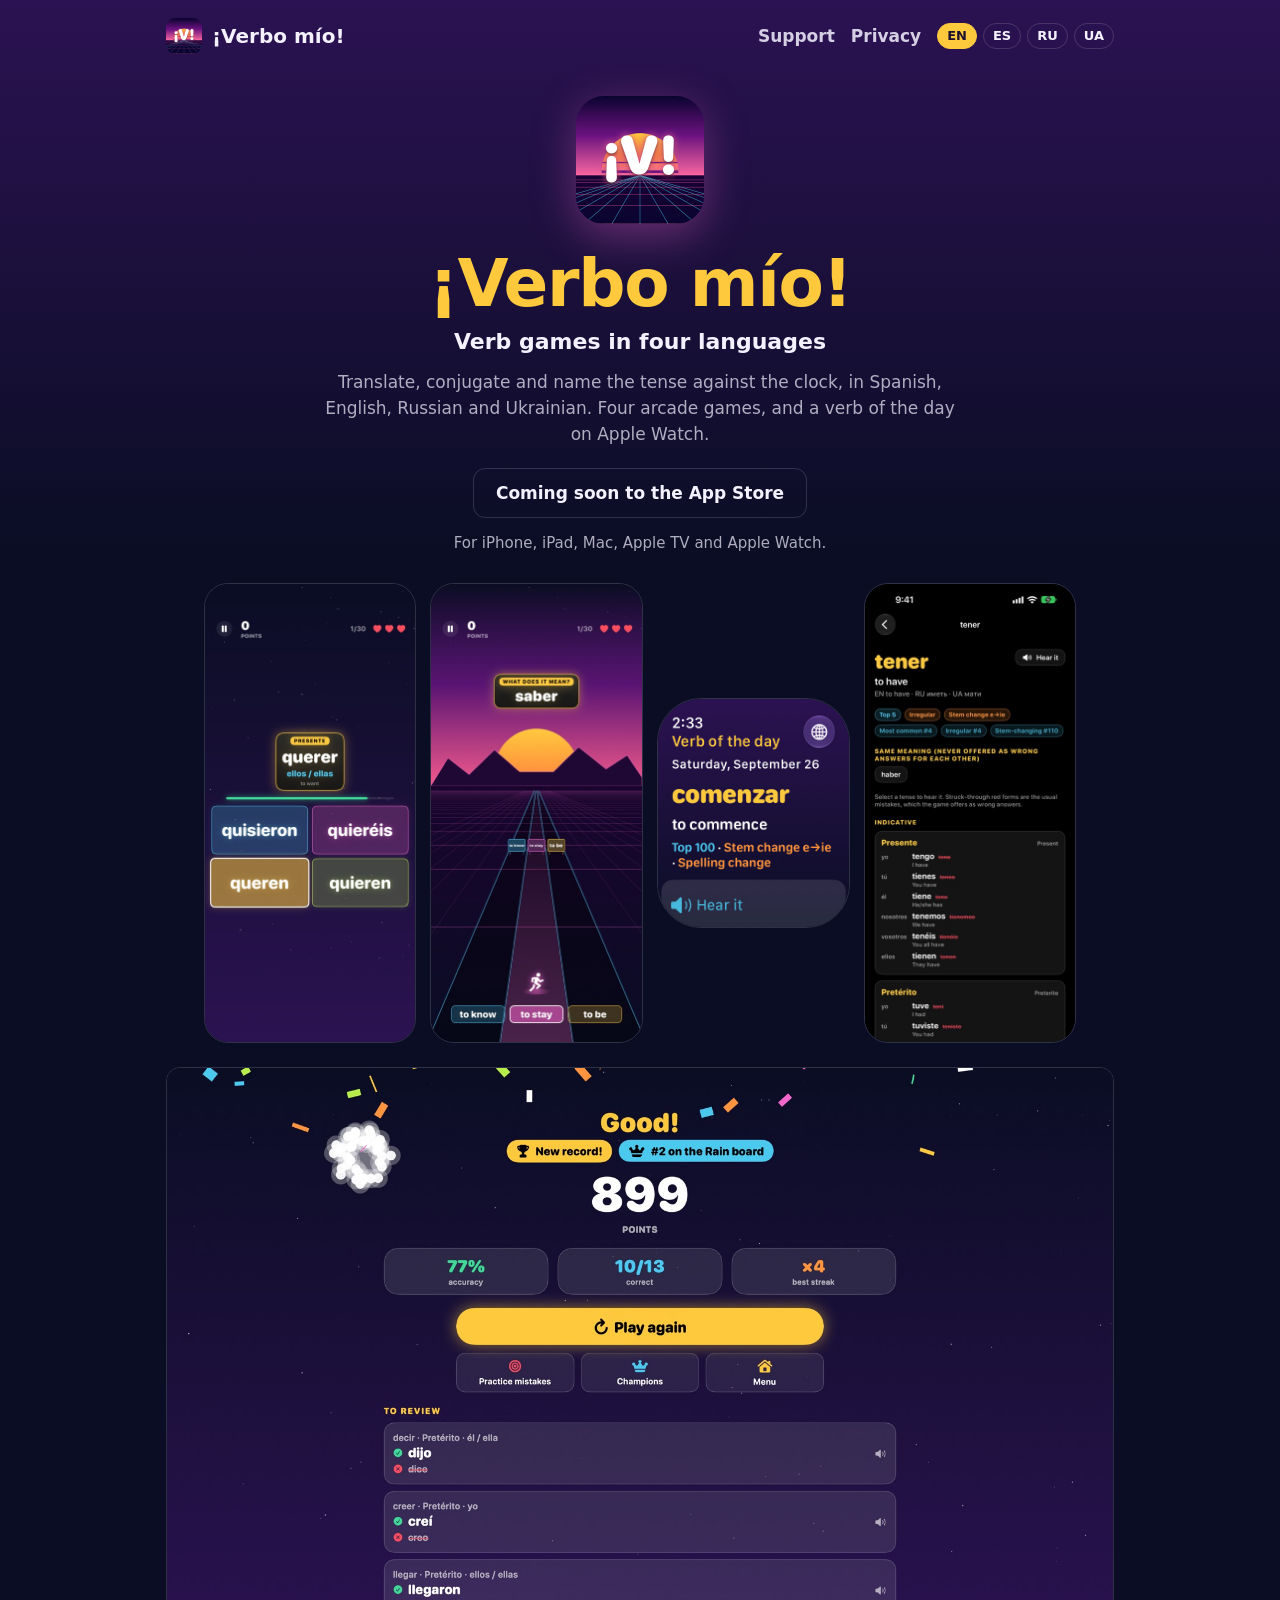
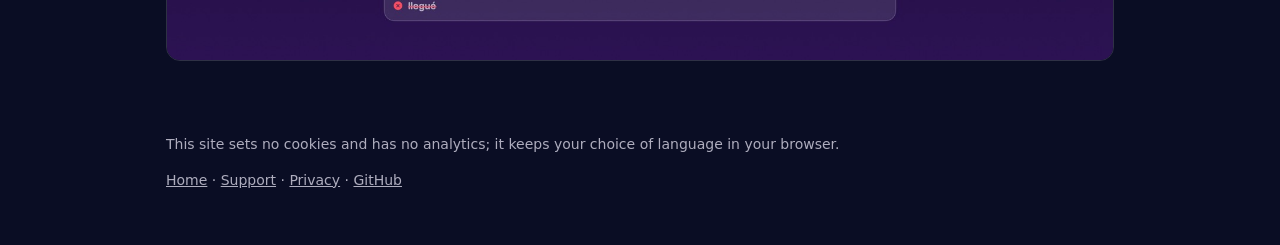
==== index.html @ 612788bc "The web site of ¡Verbo mío!: home, privacy policy and support Generated by tools/site.py in the app'" ====
<!doctype html>
<html lang="en">
<head>
<meta charset="utf-8">
<meta name="viewport" content="width=device-width, initial-scale=1">
<title>¡Verbo mío! — Verb games in four languages</title>
<meta name="description" content="Translate, conjugate and name the tense against the clock, in Spanish, English, Russian and Ukrainian. Four arcade games, and a verb of the day on Apple Watch.">
<meta property="og:title" content="¡Verbo mío! — Verb games in four languages">
<meta property="og:description" content="Translate, conjugate and name the tense against the clock, in Spanish, English, Russian and Ukrainian. Four arcade games, and a verb of the day on Apple Watch.">
<meta property="og:image" content="https://verbomio.app/assets/icon-256.png">
<meta name="theme-color" content="#2b1252">
<link rel="icon" href="assets/icon-64.png">
<link rel="apple-touch-icon" href="assets/icon-180.png">
<link rel="stylesheet" href="assets/site.css">
</head>
<body>
<div class="wrap">
<section class="lang" data-lang="en" lang="en" data-title="¡Verbo mío! — Verb games in four languages">
<header class="site"><a class="brand" href="./"><img src="assets/icon-64.png" alt="">¡Verbo mío!</a><nav><a href="support/">Support</a><a href="privacy/">Privacy</a><span class="chips"><a href="?lang=en" data-lang="en" lang="en">EN</a><a href="?lang=es" data-lang="es" lang="es">ES</a><a href="?lang=ru" data-lang="ru" lang="ru">RU</a><a href="?lang=uk" data-lang="uk" lang="uk">UA</a></span></nav></header>
<div class="hero"><img class="icon" src="assets/icon-256.png" alt=""><h1>¡Verbo mío!</h1><p class="subtitle">Verb games in four languages</p><p class="promo">Translate, conjugate and name the tense against the clock, in Spanish, English, Russian and Ukrainian. Four arcade games, and a verb of the day on Apple Watch.</p><span class="store soon">Coming soon to the App Store</span><p class="platforms">For iPhone, iPad, Mac, Apple TV and Apple Watch.</p></div>
<div class="shots" role="group" aria-label="Screenshots"><img src="assets/shots/en/01-classic.jpg" alt="" loading="lazy"><img src="assets/shots/en/04-road.jpg" alt="" loading="lazy"><img src="assets/shots/en/01-today.jpg" alt="" loading="lazy" class="watch"><img src="assets/shots/en/06-dictionary.jpg" alt="" loading="lazy"></div>
<div class="wide"><img src="assets/shots/en/04-results.jpg" alt="" loading="lazy"></div>
<footer class="site"><p>This site sets no cookies and has no analytics; it keeps your choice of language in your browser.</p><p><a href="./">Home</a> · <a href="support/">Support</a> · <a href="privacy/">Privacy</a> · <a href="https://github.com/kromych/verbomio">GitHub</a></p></footer>
</section>
<section class="lang" data-lang="es" lang="es" data-title="¡Verbo mío! — Conjuga y traduce en 4 idiomas">
<header class="site"><a class="brand" href="./"><img src="assets/icon-64.png" alt="">¡Verbo mío!</a><nav><a href="support/">Soporte</a><a href="privacy/">Privacidad</a><span class="chips"><a href="?lang=en" data-lang="en" lang="en">EN</a><a href="?lang=es" data-lang="es" lang="es">ES</a><a href="?lang=ru" data-lang="ru" lang="ru">RU</a><a href="?lang=uk" data-lang="uk" lang="uk">UA</a></span></nav></header>
<div class="hero"><img class="icon" src="assets/icon-256.png" alt=""><h1>¡Verbo mío!</h1><p class="subtitle">Conjuga y traduce en 4 idiomas</p><p class="promo">Traduce, conjuga e identifica el tiempo contrarreloj en español, inglés, ruso y ucraniano. Cuatro juegos arcade y un verbo del día en el Apple Watch.</p><span class="store soon">Muy pronto en el App Store</span><p class="platforms">Para iPhone, iPad, Mac, Apple TV y Apple Watch.</p></div>
<div class="shots" role="group" aria-label="Capturas de pantalla"><img src="assets/shots/es/01-classic.jpg" alt="" loading="lazy"><img src="assets/shots/es/04-road.jpg" alt="" loading="lazy"><img src="assets/shots/es/01-today.jpg" alt="" loading="lazy" class="watch"><img src="assets/shots/es/06-dictionary.jpg" alt="" loading="lazy"></div>
<div class="wide"><img src="assets/shots/es/04-results.jpg" alt="" loading="lazy"></div>
<footer class="site"><p>Este sitio no usa cookies ni analíticas; guarda en tu navegador el idioma que elijas.</p><p><a href="./">Inicio</a> · <a href="support/">Soporte</a> · <a href="privacy/">Privacidad</a> · <a href="https://github.com/kromych/verbomio">GitHub</a></p></footer>
</section>
<section class="lang" data-lang="ru" lang="ru" data-title="¡Verbo mío! — Спряжение на четырёх языках">
<header class="site"><a class="brand" href="./"><img src="assets/icon-64.png" alt="">¡Verbo mío!</a><nav><a href="support/">Поддержка</a><a href="privacy/">Конфиденциальность</a><span class="chips"><a href="?lang=en" data-lang="en" lang="en">EN</a><a href="?lang=es" data-lang="es" lang="es">ES</a><a href="?lang=ru" data-lang="ru" lang="ru">RU</a><a href="?lang=uk" data-lang="uk" lang="uk">UA</a></span></nav></header>
<div class="hero"><img class="icon" src="assets/icon-256.png" alt=""><h1>¡Verbo mío!</h1><p class="subtitle">Спряжение на четырёх языках</p><p class="promo">Переводите, спрягайте и называйте время на скорость — на испанском, английском, русском и украинском. Четыре аркады и глагол дня на Apple Watch.</p><span class="store soon">Скоро в App Store</span><p class="platforms">Для iPhone, iPad, Mac, Apple TV и Apple Watch.</p></div>
<div class="shots" role="group" aria-label="Снимки экрана"><img src="assets/shots/ru/01-classic.jpg" alt="" loading="lazy"><img src="assets/shots/ru/04-road.jpg" alt="" loading="lazy"><img src="assets/shots/ru/01-today.jpg" alt="" loading="lazy" class="watch"><img src="assets/shots/ru/06-dictionary.jpg" alt="" loading="lazy"></div>
<div class="wide"><img src="assets/shots/ru/04-results.jpg" alt="" loading="lazy"></div>
<footer class="site"><p>Этот сайт не использует файлы cookie и аналитику; выбранный язык хранится в вашем браузере.</p><p><a href="./">Главная</a> · <a href="support/">Поддержка</a> · <a href="privacy/">Конфиденциальность</a> · <a href="https://github.com/kromych/verbomio">GitHub</a></p></footer>
</section>
<section class="lang" data-lang="uk" lang="uk" data-title="¡Verbo mío! — Дієвідмінювання чотирма мовами">
<header class="site"><a class="brand" href="./"><img src="assets/icon-64.png" alt="">¡Verbo mío!</a><nav><a href="support/">Підтримка</a><a href="privacy/">Конфіденційність</a><span class="chips"><a href="?lang=en" data-lang="en" lang="en">EN</a><a href="?lang=es" data-lang="es" lang="es">ES</a><a href="?lang=ru" data-lang="ru" lang="ru">RU</a><a href="?lang=uk" data-lang="uk" lang="uk">UA</a></span></nav></header>
<div class="hero"><img class="icon" src="assets/icon-256.png" alt=""><h1>¡Verbo mío!</h1><p class="subtitle">Дієвідмінювання чотирма мовами</p><p class="promo">Перекладайте, дієвідмінюйте й називайте час на швидкість — іспанською, англійською, російською та українською. Чотири аркади й дієслово дня на Apple Watch.</p><span class="store soon">Незабаром в App Store</span><p class="platforms">Для iPhone, iPad, Mac, Apple TV і Apple Watch.</p></div>
<div class="shots" role="group" aria-label="Знімки екрана"><img src="assets/shots/uk/01-classic.jpg" alt="" loading="lazy"><img src="assets/shots/uk/04-road.jpg" alt="" loading="lazy"><img src="assets/shots/uk/01-today.jpg" alt="" loading="lazy" class="watch"><img src="assets/shots/uk/06-dictionary.jpg" alt="" loading="lazy"></div>
<div class="wide"><img src="assets/shots/uk/04-results.jpg" alt="" loading="lazy"></div>
<footer class="site"><p>Цей сайт не використовує файли cookie та аналітику; вибрана мова зберігається у вашому браузері.</p><p><a href="./">Головна</a> · <a href="support/">Підтримка</a> · <a href="privacy/">Конфіденційність</a> · <a href="https://github.com/kromych/verbomio">GitHub</a></p></footer>
</section>
</div>
<script src="assets/site.js" defer></script>
</body>
</html>
---- assets/site.css ----
/* verbomio.app: the app's night-to-dusk sky and its colors. The app is dark only, and so is the site. */
:root {
  --night: #0a0d24;
  --dusk: #2b1252;
  --sol: #ffc93d;
  --rosa: #f766cc;
  --azul: #4dc9f0;
  --text: #f4f1ff;
  --dim: rgba(244, 241, 255, 0.7);
  --card: rgba(255, 255, 255, 0.07);
  --stroke: rgba(255, 255, 255, 0.15);
  color-scheme: dark;
}

* { box-sizing: border-box; }

html { background: var(--night); }

body {
  margin: 0;
  min-height: 100vh;
  color: var(--text);
  background: linear-gradient(180deg, var(--dusk) 0, var(--night) 560px) no-repeat, var(--night);
  font: 17px/1.55 ui-rounded, "SF Pro Rounded", -apple-system, system-ui, "Segoe UI", Roboto, sans-serif;
  -webkit-text-size-adjust: 100%;
}

a { color: var(--azul); }

.wrap { max-width: 980px; margin: 0 auto; padding: 0 16px; }

header.site { display: flex; align-items: center; gap: 12px 18px; flex-wrap: wrap; padding: 18px 0 6px; }
header.site .brand { display: flex; align-items: center; gap: 10px; color: var(--text); text-decoration: none;
                     font-weight: 800; font-size: 20px; }
header.site .brand img { width: 36px; height: 36px; border-radius: 9px; }
header.site nav { margin-left: auto; display: flex; gap: 8px 16px; align-items: center; flex-wrap: wrap; }
header.site nav > a { color: var(--text); text-decoration: none; font-weight: 600; opacity: 0.85; }
header.site nav > a[aria-current="page"] { opacity: 1; color: var(--sol); }

.chips { display: flex; gap: 6px; }
.chips a { padding: 2px 9px; border-radius: 999px; border: 1px solid var(--stroke); font-size: 13px; font-weight: 800;
           color: var(--text); text-decoration: none; }
.chips a[aria-current="true"] { background: var(--sol); border-color: var(--sol); color: #1b1030; }

.lang[hidden] { display: none; }

.hero { text-align: center; padding: 36px 0 8px; }
.hero .icon { width: 128px; height: 128px; border-radius: 28px; box-shadow: 0 12px 44px rgba(247, 102, 204, 0.35); }
.hero h1 { font-size: clamp(40px, 9vw, 66px); line-height: 1.05; margin: 18px 0 6px; font-weight: 900; color: var(--sol);
           letter-spacing: -0.02em; }
.hero .subtitle { font-size: 22px; font-weight: 700; margin: 0 0 10px; }
.hero .promo { color: var(--dim); max-width: 640px; margin: 0 auto 20px; }
.hero .platforms { color: var(--dim); font-size: 15px; margin: 14px 0 0; }

.store { display: inline-block; padding: 11px 22px; border-radius: 12px; background: var(--text); color: #111;
         font-weight: 800; text-decoration: none; }
.store.soon { background: transparent; color: var(--text); border: 1px solid var(--stroke); }

.shots { display: flex; gap: 14px; overflow-x: auto; padding: 20px 2px 16px; scroll-snap-type: x mandatory;
         justify-content: safe center; }
.shots img { flex: none; height: 460px; width: auto; border-radius: 24px; border: 1px solid var(--stroke);
             scroll-snap-align: center; }
.shots img.watch { height: 230px; align-self: center; border-radius: 44px; }
.wide { margin: 8px 0 24px; }
.wide img { width: 100%; height: auto; border-radius: 14px; border: 1px solid var(--stroke); }

article { background: var(--card); border: 1px solid var(--stroke); border-radius: 18px; padding: 8px 22px 18px;
          margin: 18px 0; }
article h2 { color: var(--sol); font-size: 26px; margin: 16px 0 4px; }
article h3 { font-size: 18px; margin: 22px 0 2px; }
article p { margin: 6px 0; }
.updated { color: var(--dim); }

.button { display: inline-block; padding: 10px 16px; border-radius: 12px; background: var(--sol); color: #1b1030;
          font-weight: 800; text-decoration: none; margin: 6px 8px 6px 0; }
.button.secondary { background: transparent; color: var(--text); border: 1px solid var(--stroke); }
.note { color: var(--dim); font-size: 15px; }

ul.issues { list-style: none; padding: 0; margin: 8px 0 0; }
ul.issues li { padding: 10px 0; border-top: 1px solid var(--stroke); }
ul.issues .label { display: inline-block; font-size: 12px; border-radius: 999px; padding: 0 8px; margin-left: 8px;
                   border: 1px solid var(--stroke); color: var(--dim); }

footer.site { color: var(--dim); font-size: 14px; padding: 28px 0 40px; }
footer.site a { color: var(--dim); }

@media (max-width: 600px) {
  body { font-size: 16px; }
  .shots { justify-content: flex-start; }
  .shots img { height: 380px; }
  .shots img.watch { height: 200px; }
}
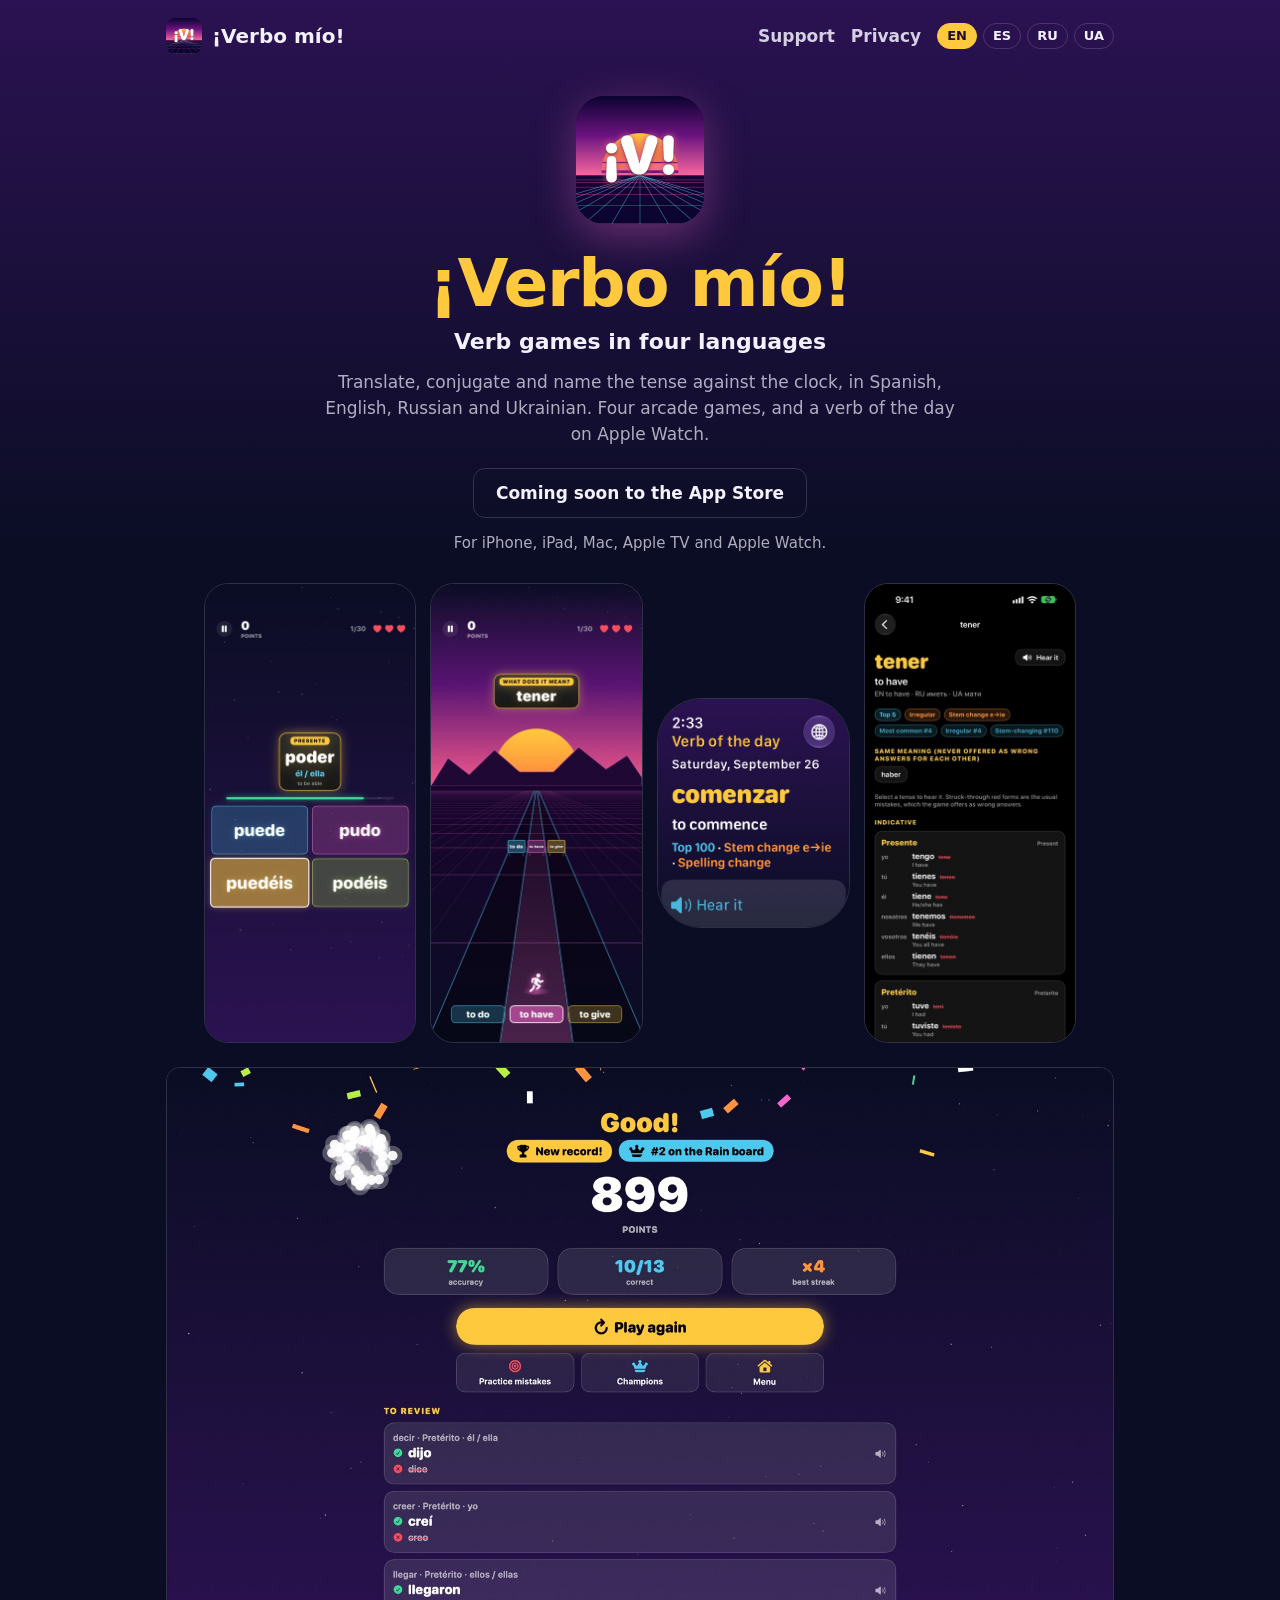
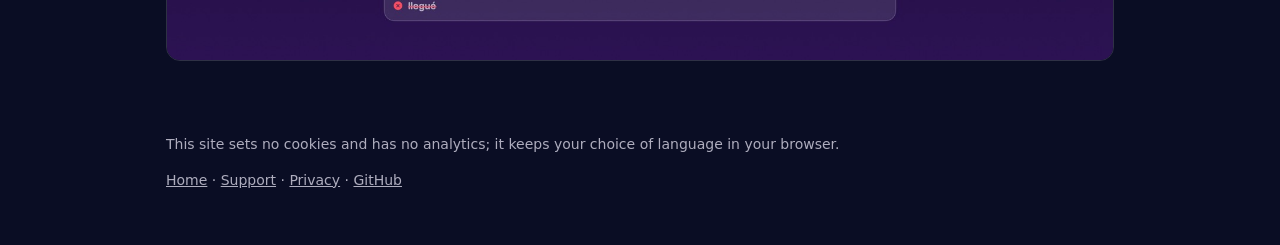
==== commit c42e8aa9: "Give the style sheet and the script versioned URLs GitHub Pages lets browsers keep them for ten minu" ====
--- a/index.html
+++ b/index.html
@@ -11,7 +11,7 @@
 <meta name="theme-color" content="#2b1252">
 <link rel="icon" href="assets/icon-64.png">
 <link rel="apple-touch-icon" href="assets/icon-180.png">
-<link rel="stylesheet" href="assets/site.css">
+<link rel="stylesheet" href="assets/site.css?v=25294abdeb">
 </head>
 <body>
 <div class="wrap">
@@ -44,6 +44,6 @@
 <footer class="site"><p>Цей сайт не використовує файли cookie та аналітику; вибрана мова зберігається у вашому браузері.</p><p><a href="./">Головна</a> · <a href="support/">Підтримка</a> · <a href="privacy/">Конфіденційність</a> · <a href="https://github.com/kromych/verbomio">GitHub</a></p></footer>
 </section>
 </div>
-<script src="assets/site.js" defer></script>
+<script src="assets/site.js?v=1e48384ed5" defer></script>
 </body>
 </html>
--- a/assets/site.css
+++ b/assets/site.css
@@ -43,6 +43,9 @@
 .chips a[aria-current="true"] { background: var(--sol); border-color: var(--sol); color: #1b1030; }
 
 .lang[hidden] { display: none; }
+
+/* An email address: its @ isn't in the page's source (see site.js). */
+.email .at::before { content: "@"; }
 
 .hero { text-align: center; padding: 36px 0 8px; }
 .hero .icon { width: 128px; height: 128px; border-radius: 28px; box-shadow: 0 12px 44px rgba(247, 102, 204, 0.35); }
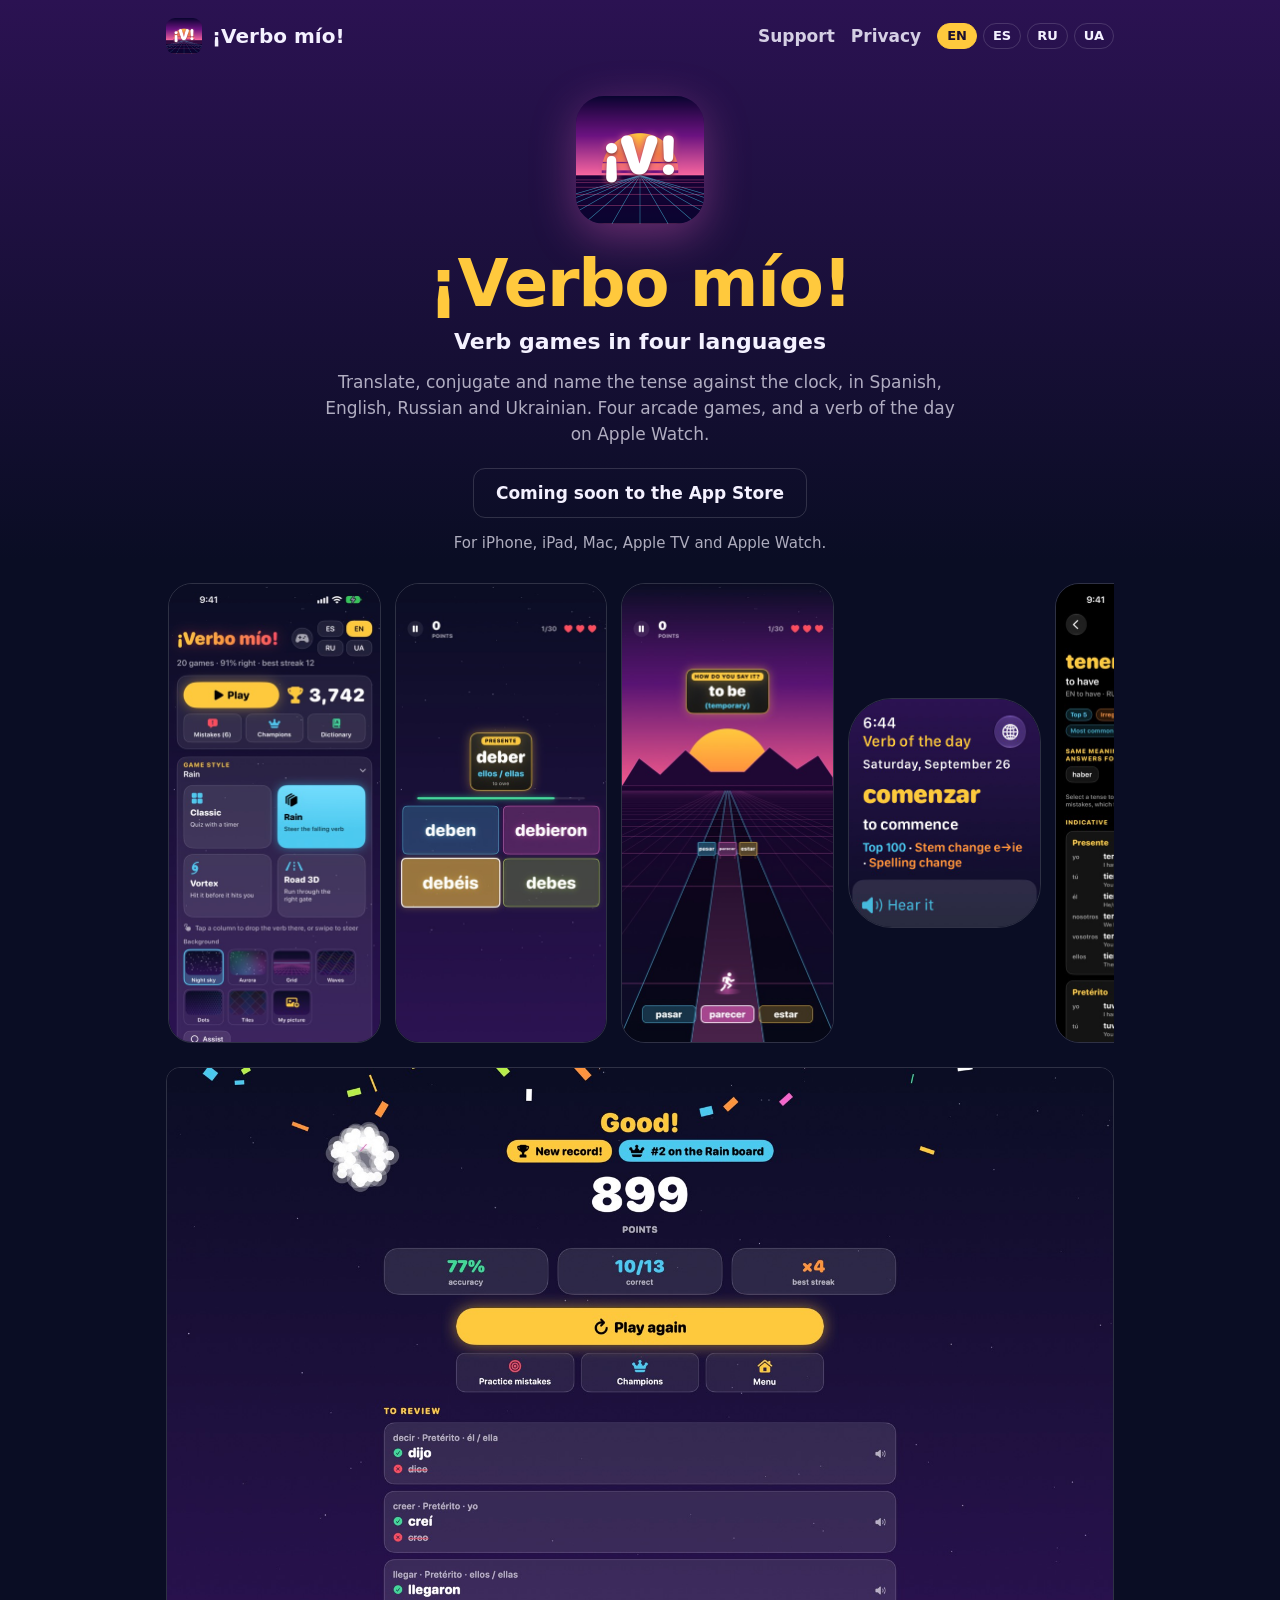
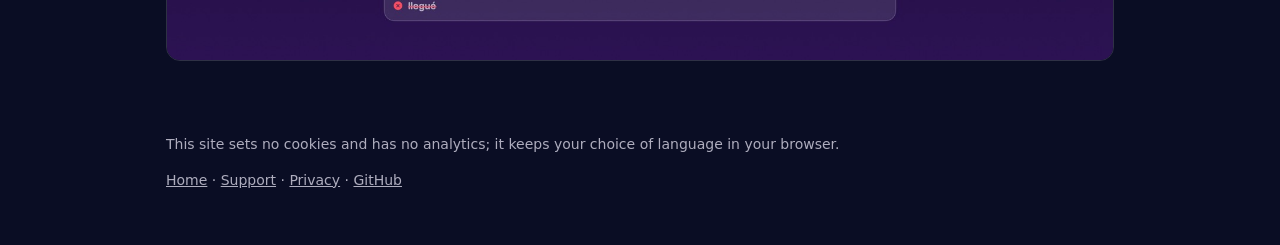
==== commit 1f0e5f96: "Lead the screenshots with the home screen's game styles, and refresh the others" ====
--- a/index.html
+++ b/index.html
@@ -18,28 +18,28 @@
 <section class="lang" data-lang="en" lang="en" data-title="¡Verbo mío! — Verb games in four languages">
 <header class="site"><a class="brand" href="./"><img src="assets/icon-64.png" alt="">¡Verbo mío!</a><nav><a href="support/">Support</a><a href="privacy/">Privacy</a><span class="chips"><a href="?lang=en" data-lang="en" lang="en">EN</a><a href="?lang=es" data-lang="es" lang="es">ES</a><a href="?lang=ru" data-lang="ru" lang="ru">RU</a><a href="?lang=uk" data-lang="uk" lang="uk">UA</a></span></nav></header>
 <div class="hero"><img class="icon" src="assets/icon-256.png" alt=""><h1>¡Verbo mío!</h1><p class="subtitle">Verb games in four languages</p><p class="promo">Translate, conjugate and name the tense against the clock, in Spanish, English, Russian and Ukrainian. Four arcade games, and a verb of the day on Apple Watch.</p><span class="store soon">Coming soon to the App Store</span><p class="platforms">For iPhone, iPad, Mac, Apple TV and Apple Watch.</p></div>
-<div class="shots" role="group" aria-label="Screenshots"><img src="assets/shots/en/01-classic.jpg" alt="" loading="lazy"><img src="assets/shots/en/04-road.jpg" alt="" loading="lazy"><img src="assets/shots/en/01-today.jpg" alt="" loading="lazy" class="watch"><img src="assets/shots/en/06-dictionary.jpg" alt="" loading="lazy"></div>
+<div class="shots" role="group" aria-label="Screenshots"><img src="assets/shots/en/01-home.jpg" alt="" loading="lazy"><img src="assets/shots/en/02-classic.jpg" alt="" loading="lazy"><img src="assets/shots/en/05-road.jpg" alt="" loading="lazy"><img src="assets/shots/en/01-today.jpg" alt="" loading="lazy" class="watch"><img src="assets/shots/en/06-dictionary.jpg" alt="" loading="lazy"></div>
 <div class="wide"><img src="assets/shots/en/04-results.jpg" alt="" loading="lazy"></div>
 <footer class="site"><p>This site sets no cookies and has no analytics; it keeps your choice of language in your browser.</p><p><a href="./">Home</a> · <a href="support/">Support</a> · <a href="privacy/">Privacy</a> · <a href="https://github.com/kromych/verbomio">GitHub</a></p></footer>
 </section>
 <section class="lang" data-lang="es" lang="es" data-title="¡Verbo mío! — Conjuga y traduce en 4 idiomas">
 <header class="site"><a class="brand" href="./"><img src="assets/icon-64.png" alt="">¡Verbo mío!</a><nav><a href="support/">Soporte</a><a href="privacy/">Privacidad</a><span class="chips"><a href="?lang=en" data-lang="en" lang="en">EN</a><a href="?lang=es" data-lang="es" lang="es">ES</a><a href="?lang=ru" data-lang="ru" lang="ru">RU</a><a href="?lang=uk" data-lang="uk" lang="uk">UA</a></span></nav></header>
 <div class="hero"><img class="icon" src="assets/icon-256.png" alt=""><h1>¡Verbo mío!</h1><p class="subtitle">Conjuga y traduce en 4 idiomas</p><p class="promo">Traduce, conjuga e identifica el tiempo contrarreloj en español, inglés, ruso y ucraniano. Cuatro juegos arcade y un verbo del día en el Apple Watch.</p><span class="store soon">Muy pronto en el App Store</span><p class="platforms">Para iPhone, iPad, Mac, Apple TV y Apple Watch.</p></div>
-<div class="shots" role="group" aria-label="Capturas de pantalla"><img src="assets/shots/es/01-classic.jpg" alt="" loading="lazy"><img src="assets/shots/es/04-road.jpg" alt="" loading="lazy"><img src="assets/shots/es/01-today.jpg" alt="" loading="lazy" class="watch"><img src="assets/shots/es/06-dictionary.jpg" alt="" loading="lazy"></div>
+<div class="shots" role="group" aria-label="Capturas de pantalla"><img src="assets/shots/es/01-home.jpg" alt="" loading="lazy"><img src="assets/shots/es/02-classic.jpg" alt="" loading="lazy"><img src="assets/shots/es/05-road.jpg" alt="" loading="lazy"><img src="assets/shots/es/01-today.jpg" alt="" loading="lazy" class="watch"><img src="assets/shots/es/06-dictionary.jpg" alt="" loading="lazy"></div>
 <div class="wide"><img src="assets/shots/es/04-results.jpg" alt="" loading="lazy"></div>
 <footer class="site"><p>Este sitio no usa cookies ni analíticas; guarda en tu navegador el idioma que elijas.</p><p><a href="./">Inicio</a> · <a href="support/">Soporte</a> · <a href="privacy/">Privacidad</a> · <a href="https://github.com/kromych/verbomio">GitHub</a></p></footer>
 </section>
 <section class="lang" data-lang="ru" lang="ru" data-title="¡Verbo mío! — Спряжение на четырёх языках">
 <header class="site"><a class="brand" href="./"><img src="assets/icon-64.png" alt="">¡Verbo mío!</a><nav><a href="support/">Поддержка</a><a href="privacy/">Конфиденциальность</a><span class="chips"><a href="?lang=en" data-lang="en" lang="en">EN</a><a href="?lang=es" data-lang="es" lang="es">ES</a><a href="?lang=ru" data-lang="ru" lang="ru">RU</a><a href="?lang=uk" data-lang="uk" lang="uk">UA</a></span></nav></header>
 <div class="hero"><img class="icon" src="assets/icon-256.png" alt=""><h1>¡Verbo mío!</h1><p class="subtitle">Спряжение на четырёх языках</p><p class="promo">Переводите, спрягайте и называйте время на скорость — на испанском, английском, русском и украинском. Четыре аркады и глагол дня на Apple Watch.</p><span class="store soon">Скоро в App Store</span><p class="platforms">Для iPhone, iPad, Mac, Apple TV и Apple Watch.</p></div>
-<div class="shots" role="group" aria-label="Снимки экрана"><img src="assets/shots/ru/01-classic.jpg" alt="" loading="lazy"><img src="assets/shots/ru/04-road.jpg" alt="" loading="lazy"><img src="assets/shots/ru/01-today.jpg" alt="" loading="lazy" class="watch"><img src="assets/shots/ru/06-dictionary.jpg" alt="" loading="lazy"></div>
+<div class="shots" role="group" aria-label="Снимки экрана"><img src="assets/shots/ru/01-home.jpg" alt="" loading="lazy"><img src="assets/shots/ru/02-classic.jpg" alt="" loading="lazy"><img src="assets/shots/ru/05-road.jpg" alt="" loading="lazy"><img src="assets/shots/ru/01-today.jpg" alt="" loading="lazy" class="watch"><img src="assets/shots/ru/06-dictionary.jpg" alt="" loading="lazy"></div>
 <div class="wide"><img src="assets/shots/ru/04-results.jpg" alt="" loading="lazy"></div>
 <footer class="site"><p>Этот сайт не использует файлы cookie и аналитику; выбранный язык хранится в вашем браузере.</p><p><a href="./">Главная</a> · <a href="support/">Поддержка</a> · <a href="privacy/">Конфиденциальность</a> · <a href="https://github.com/kromych/verbomio">GitHub</a></p></footer>
 </section>
 <section class="lang" data-lang="uk" lang="uk" data-title="¡Verbo mío! — Дієвідмінювання чотирма мовами">
 <header class="site"><a class="brand" href="./"><img src="assets/icon-64.png" alt="">¡Verbo mío!</a><nav><a href="support/">Підтримка</a><a href="privacy/">Конфіденційність</a><span class="chips"><a href="?lang=en" data-lang="en" lang="en">EN</a><a href="?lang=es" data-lang="es" lang="es">ES</a><a href="?lang=ru" data-lang="ru" lang="ru">RU</a><a href="?lang=uk" data-lang="uk" lang="uk">UA</a></span></nav></header>
 <div class="hero"><img class="icon" src="assets/icon-256.png" alt=""><h1>¡Verbo mío!</h1><p class="subtitle">Дієвідмінювання чотирма мовами</p><p class="promo">Перекладайте, дієвідмінюйте й називайте час на швидкість — іспанською, англійською, російською та українською. Чотири аркади й дієслово дня на Apple Watch.</p><span class="store soon">Незабаром в App Store</span><p class="platforms">Для iPhone, iPad, Mac, Apple TV і Apple Watch.</p></div>
-<div class="shots" role="group" aria-label="Знімки екрана"><img src="assets/shots/uk/01-classic.jpg" alt="" loading="lazy"><img src="assets/shots/uk/04-road.jpg" alt="" loading="lazy"><img src="assets/shots/uk/01-today.jpg" alt="" loading="lazy" class="watch"><img src="assets/shots/uk/06-dictionary.jpg" alt="" loading="lazy"></div>
+<div class="shots" role="group" aria-label="Знімки екрана"><img src="assets/shots/uk/01-home.jpg" alt="" loading="lazy"><img src="assets/shots/uk/02-classic.jpg" alt="" loading="lazy"><img src="assets/shots/uk/05-road.jpg" alt="" loading="lazy"><img src="assets/shots/uk/01-today.jpg" alt="" loading="lazy" class="watch"><img src="assets/shots/uk/06-dictionary.jpg" alt="" loading="lazy"></div>
 <div class="wide"><img src="assets/shots/uk/04-results.jpg" alt="" loading="lazy"></div>
 <footer class="site"><p>Цей сайт не використовує файли cookie та аналітику; вибрана мова зберігається у вашому браузері.</p><p><a href="./">Головна</a> · <a href="support/">Підтримка</a> · <a href="privacy/">Конфіденційність</a> · <a href="https://github.com/kromych/verbomio">GitHub</a></p></footer>
 </section>
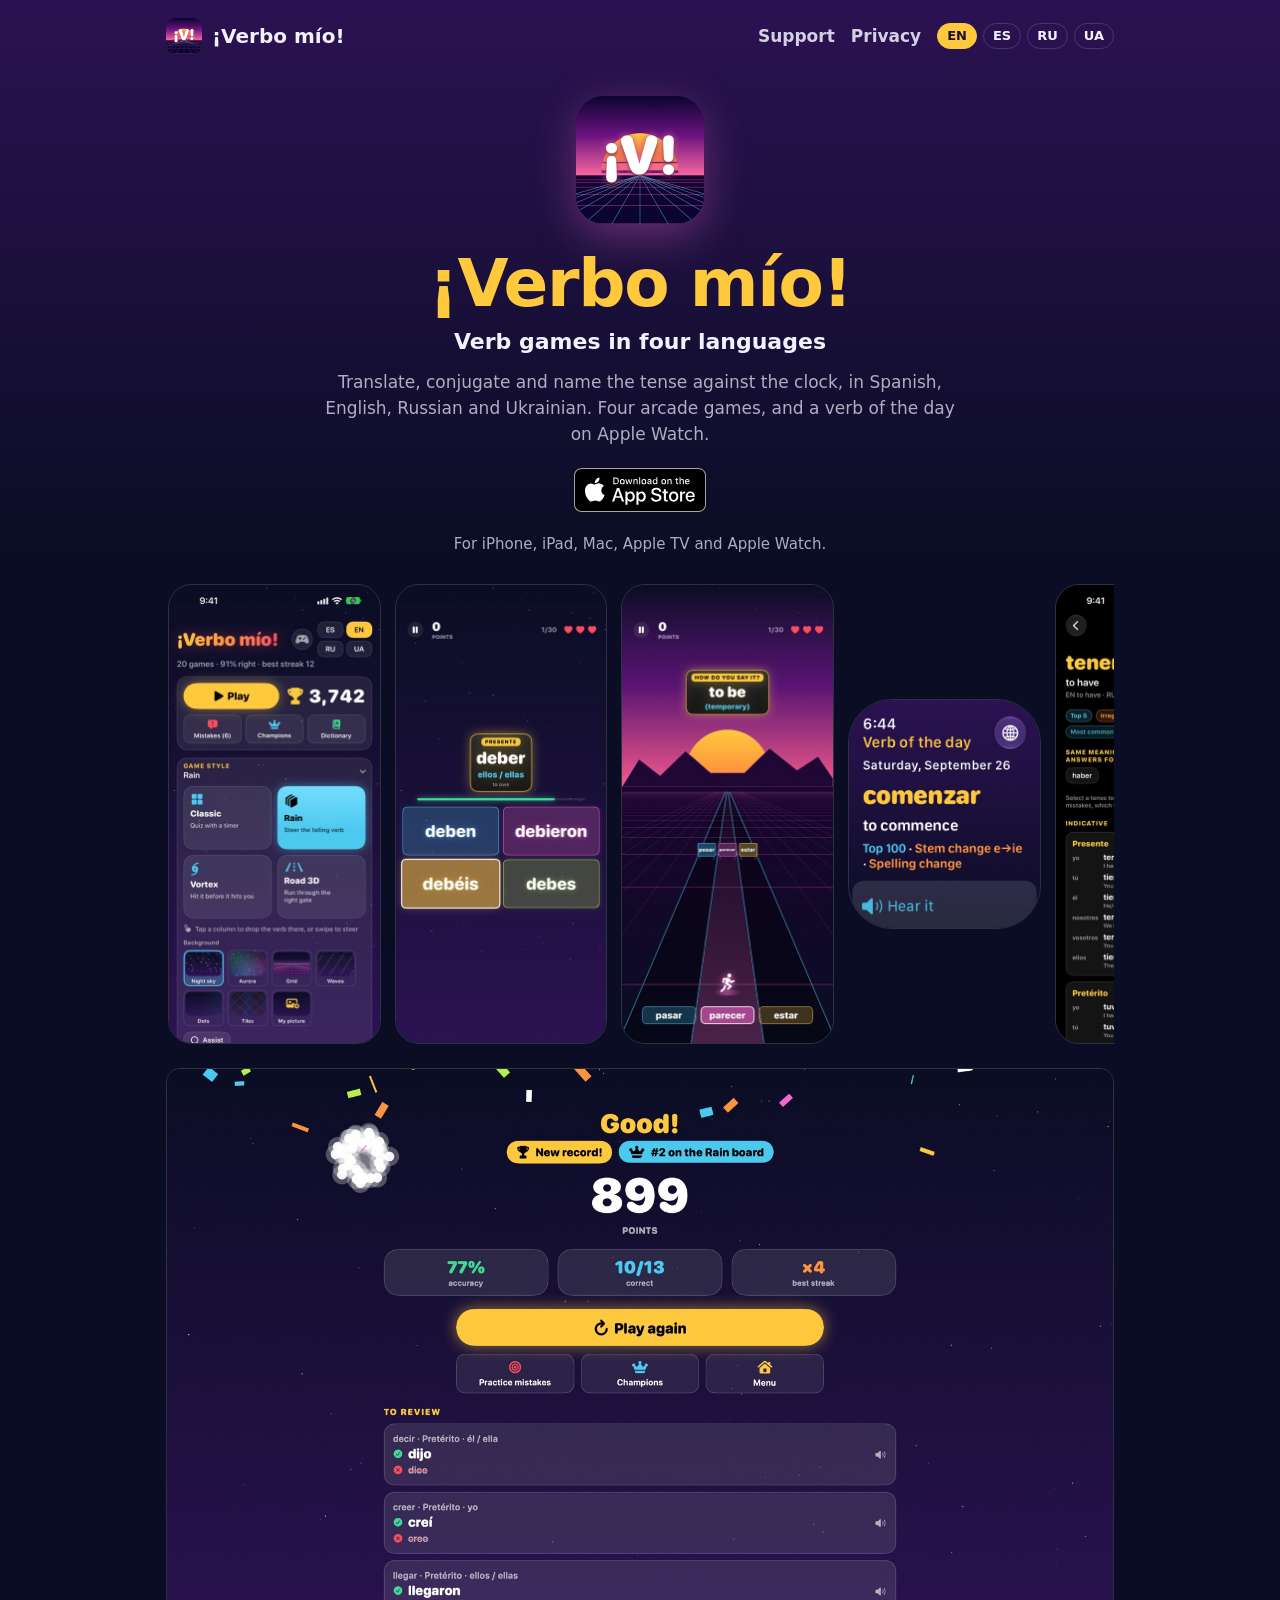
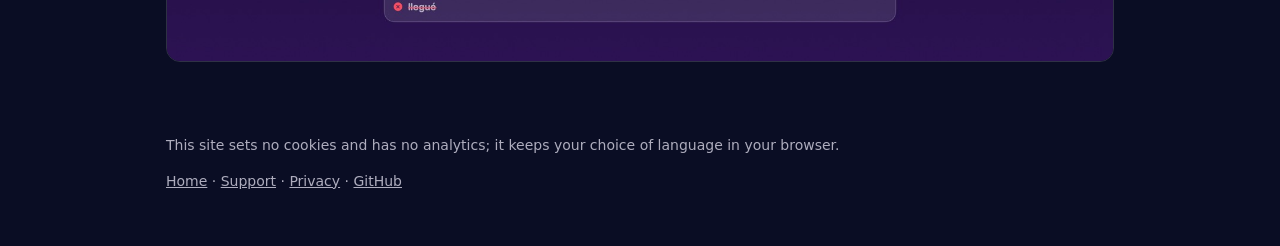
==== commit f066dc45: "reformat, update the link to the app" ====
--- a/index.html
+++ b/index.html
@@ -1,49 +1,396 @@
 <!doctype html>
 <html lang="en">
-<head>
-<meta charset="utf-8">
-<meta name="viewport" content="width=device-width, initial-scale=1">
-<title>¡Verbo mío! — Verb games in four languages</title>
-<meta name="description" content="Translate, conjugate and name the tense against the clock, in Spanish, English, Russian and Ukrainian. Four arcade games, and a verb of the day on Apple Watch.">
-<meta property="og:title" content="¡Verbo mío! — Verb games in four languages">
-<meta property="og:description" content="Translate, conjugate and name the tense against the clock, in Spanish, English, Russian and Ukrainian. Four arcade games, and a verb of the day on Apple Watch.">
-<meta property="og:image" content="https://verbomio.app/assets/icon-256.png">
-<meta name="theme-color" content="#2b1252">
-<link rel="icon" href="assets/icon-64.png">
-<link rel="apple-touch-icon" href="assets/icon-180.png">
-<link rel="stylesheet" href="assets/site.css?v=25294abdeb">
-</head>
-<body>
-<div class="wrap">
-<section class="lang" data-lang="en" lang="en" data-title="¡Verbo mío! — Verb games in four languages">
-<header class="site"><a class="brand" href="./"><img src="assets/icon-64.png" alt="">¡Verbo mío!</a><nav><a href="support/">Support</a><a href="privacy/">Privacy</a><span class="chips"><a href="?lang=en" data-lang="en" lang="en">EN</a><a href="?lang=es" data-lang="es" lang="es">ES</a><a href="?lang=ru" data-lang="ru" lang="ru">RU</a><a href="?lang=uk" data-lang="uk" lang="uk">UA</a></span></nav></header>
-<div class="hero"><img class="icon" src="assets/icon-256.png" alt=""><h1>¡Verbo mío!</h1><p class="subtitle">Verb games in four languages</p><p class="promo">Translate, conjugate and name the tense against the clock, in Spanish, English, Russian and Ukrainian. Four arcade games, and a verb of the day on Apple Watch.</p><span class="store soon">Coming soon to the App Store</span><p class="platforms">For iPhone, iPad, Mac, Apple TV and Apple Watch.</p></div>
-<div class="shots" role="group" aria-label="Screenshots"><img src="assets/shots/en/01-home.jpg" alt="" loading="lazy"><img src="assets/shots/en/02-classic.jpg" alt="" loading="lazy"><img src="assets/shots/en/05-road.jpg" alt="" loading="lazy"><img src="assets/shots/en/01-today.jpg" alt="" loading="lazy" class="watch"><img src="assets/shots/en/06-dictionary.jpg" alt="" loading="lazy"></div>
-<div class="wide"><img src="assets/shots/en/04-results.jpg" alt="" loading="lazy"></div>
-<footer class="site"><p>This site sets no cookies and has no analytics; it keeps your choice of language in your browser.</p><p><a href="./">Home</a> · <a href="support/">Support</a> · <a href="privacy/">Privacy</a> · <a href="https://github.com/kromych/verbomio">GitHub</a></p></footer>
-</section>
-<section class="lang" data-lang="es" lang="es" data-title="¡Verbo mío! — Conjuga y traduce en 4 idiomas">
-<header class="site"><a class="brand" href="./"><img src="assets/icon-64.png" alt="">¡Verbo mío!</a><nav><a href="support/">Soporte</a><a href="privacy/">Privacidad</a><span class="chips"><a href="?lang=en" data-lang="en" lang="en">EN</a><a href="?lang=es" data-lang="es" lang="es">ES</a><a href="?lang=ru" data-lang="ru" lang="ru">RU</a><a href="?lang=uk" data-lang="uk" lang="uk">UA</a></span></nav></header>
-<div class="hero"><img class="icon" src="assets/icon-256.png" alt=""><h1>¡Verbo mío!</h1><p class="subtitle">Conjuga y traduce en 4 idiomas</p><p class="promo">Traduce, conjuga e identifica el tiempo contrarreloj en español, inglés, ruso y ucraniano. Cuatro juegos arcade y un verbo del día en el Apple Watch.</p><span class="store soon">Muy pronto en el App Store</span><p class="platforms">Para iPhone, iPad, Mac, Apple TV y Apple Watch.</p></div>
-<div class="shots" role="group" aria-label="Capturas de pantalla"><img src="assets/shots/es/01-home.jpg" alt="" loading="lazy"><img src="assets/shots/es/02-classic.jpg" alt="" loading="lazy"><img src="assets/shots/es/05-road.jpg" alt="" loading="lazy"><img src="assets/shots/es/01-today.jpg" alt="" loading="lazy" class="watch"><img src="assets/shots/es/06-dictionary.jpg" alt="" loading="lazy"></div>
-<div class="wide"><img src="assets/shots/es/04-results.jpg" alt="" loading="lazy"></div>
-<footer class="site"><p>Este sitio no usa cookies ni analíticas; guarda en tu navegador el idioma que elijas.</p><p><a href="./">Inicio</a> · <a href="support/">Soporte</a> · <a href="privacy/">Privacidad</a> · <a href="https://github.com/kromych/verbomio">GitHub</a></p></footer>
-</section>
-<section class="lang" data-lang="ru" lang="ru" data-title="¡Verbo mío! — Спряжение на четырёх языках">
-<header class="site"><a class="brand" href="./"><img src="assets/icon-64.png" alt="">¡Verbo mío!</a><nav><a href="support/">Поддержка</a><a href="privacy/">Конфиденциальность</a><span class="chips"><a href="?lang=en" data-lang="en" lang="en">EN</a><a href="?lang=es" data-lang="es" lang="es">ES</a><a href="?lang=ru" data-lang="ru" lang="ru">RU</a><a href="?lang=uk" data-lang="uk" lang="uk">UA</a></span></nav></header>
-<div class="hero"><img class="icon" src="assets/icon-256.png" alt=""><h1>¡Verbo mío!</h1><p class="subtitle">Спряжение на четырёх языках</p><p class="promo">Переводите, спрягайте и называйте время на скорость — на испанском, английском, русском и украинском. Четыре аркады и глагол дня на Apple Watch.</p><span class="store soon">Скоро в App Store</span><p class="platforms">Для iPhone, iPad, Mac, Apple TV и Apple Watch.</p></div>
-<div class="shots" role="group" aria-label="Снимки экрана"><img src="assets/shots/ru/01-home.jpg" alt="" loading="lazy"><img src="assets/shots/ru/02-classic.jpg" alt="" loading="lazy"><img src="assets/shots/ru/05-road.jpg" alt="" loading="lazy"><img src="assets/shots/ru/01-today.jpg" alt="" loading="lazy" class="watch"><img src="assets/shots/ru/06-dictionary.jpg" alt="" loading="lazy"></div>
-<div class="wide"><img src="assets/shots/ru/04-results.jpg" alt="" loading="lazy"></div>
-<footer class="site"><p>Этот сайт не использует файлы cookie и аналитику; выбранный язык хранится в вашем браузере.</p><p><a href="./">Главная</a> · <a href="support/">Поддержка</a> · <a href="privacy/">Конфиденциальность</a> · <a href="https://github.com/kromych/verbomio">GitHub</a></p></footer>
-</section>
-<section class="lang" data-lang="uk" lang="uk" data-title="¡Verbo mío! — Дієвідмінювання чотирма мовами">
-<header class="site"><a class="brand" href="./"><img src="assets/icon-64.png" alt="">¡Verbo mío!</a><nav><a href="support/">Підтримка</a><a href="privacy/">Конфіденційність</a><span class="chips"><a href="?lang=en" data-lang="en" lang="en">EN</a><a href="?lang=es" data-lang="es" lang="es">ES</a><a href="?lang=ru" data-lang="ru" lang="ru">RU</a><a href="?lang=uk" data-lang="uk" lang="uk">UA</a></span></nav></header>
-<div class="hero"><img class="icon" src="assets/icon-256.png" alt=""><h1>¡Verbo mío!</h1><p class="subtitle">Дієвідмінювання чотирма мовами</p><p class="promo">Перекладайте, дієвідмінюйте й називайте час на швидкість — іспанською, англійською, російською та українською. Чотири аркади й дієслово дня на Apple Watch.</p><span class="store soon">Незабаром в App Store</span><p class="platforms">Для iPhone, iPad, Mac, Apple TV і Apple Watch.</p></div>
-<div class="shots" role="group" aria-label="Знімки екрана"><img src="assets/shots/uk/01-home.jpg" alt="" loading="lazy"><img src="assets/shots/uk/02-classic.jpg" alt="" loading="lazy"><img src="assets/shots/uk/05-road.jpg" alt="" loading="lazy"><img src="assets/shots/uk/01-today.jpg" alt="" loading="lazy" class="watch"><img src="assets/shots/uk/06-dictionary.jpg" alt="" loading="lazy"></div>
-<div class="wide"><img src="assets/shots/uk/04-results.jpg" alt="" loading="lazy"></div>
-<footer class="site"><p>Цей сайт не використовує файли cookie та аналітику; вибрана мова зберігається у вашому браузері.</p><p><a href="./">Головна</a> · <a href="support/">Підтримка</a> · <a href="privacy/">Конфіденційність</a> · <a href="https://github.com/kromych/verbomio">GitHub</a></p></footer>
-</section>
-</div>
-<script src="assets/site.js?v=1e48384ed5" defer></script>
-</body>
+    <head>
+        <meta charset="utf-8" />
+        <meta name="viewport" content="width=device-width, initial-scale=1" />
+        <title>¡Verbo mío! — Verb games in four languages</title>
+        <meta
+            name="description"
+            content="Translate, conjugate and name the tense against the clock, in Spanish, English, Russian and Ukrainian. Four arcade games, and a verb of the day on Apple Watch."
+        />
+        <meta
+            property="og:title"
+            content="¡Verbo mío! — Verb games in four languages"
+        />
+        <meta
+            property="og:description"
+            content="Translate, conjugate and name the tense against the clock, in Spanish, English, Russian and Ukrainian. Four arcade games, and a verb of the day on Apple Watch."
+        />
+        <meta
+            property="og:image"
+            content="https://verbomio.app/assets/icon-256.png"
+        />
+        <meta name="theme-color" content="#2b1252" />
+        <link rel="icon" href="assets/icon-64.png" />
+        <link rel="apple-touch-icon" href="assets/icon-180.png" />
+        <link rel="stylesheet" href="assets/site.css?v=25294abdeb" />
+    </head>
+    <body>
+        <div class="wrap">
+            <section
+                class="lang"
+                data-lang="en"
+                lang="en"
+                data-title="¡Verbo mío! — Verb games in four languages"
+            >
+                <header class="site">
+                    <a class="brand" href="./"
+                        ><img src="assets/icon-64.png" alt="" />¡Verbo mío!</a
+                    >
+                    <nav>
+                        <a href="support/">Support</a
+                        ><a href="privacy/">Privacy</a
+                        ><span class="chips"
+                            ><a href="?lang=en" data-lang="en" lang="en">EN</a
+                            ><a href="?lang=es" data-lang="es" lang="es">ES</a
+                            ><a href="?lang=ru" data-lang="ru" lang="ru">RU</a
+                            ><a href="?lang=uk" data-lang="uk" lang="uk"
+                                >UA</a
+                            ></span
+                        >
+                    </nav>
+                </header>
+                <div class="hero">
+                    <img class="icon" src="assets/icon-256.png" alt="" />
+                    <h1>¡Verbo mío!</h1>
+                    <p class="subtitle">Verb games in four languages</p>
+                    <p class="promo">
+                        Translate, conjugate and name the tense against the
+                        clock, in Spanish, English, Russian and Ukrainian. Four
+                        arcade games, and a verb of the day on Apple Watch.
+                    </p>
+                    <a
+                        href="https://apps.apple.com/app/id6815445449"
+                        class="store"
+                        target="_blank"
+                        rel="noopener noreferrer"
+                        ><img
+                            src="assets/badge-en.svg"
+                            alt="Download on the App Store"
+                            height="40"
+                    /></a>
+                    <p class="platforms">
+                        For iPhone, iPad, Mac, Apple TV and Apple Watch.
+                    </p>
+                </div>
+                <div class="shots" role="group" aria-label="Screenshots">
+                    <img
+                        src="assets/shots/en/01-home.jpg"
+                        alt=""
+                        loading="lazy"
+                    /><img
+                        src="assets/shots/en/02-classic.jpg"
+                        alt=""
+                        loading="lazy"
+                    /><img
+                        src="assets/shots/en/05-road.jpg"
+                        alt=""
+                        loading="lazy"
+                    /><img
+                        src="assets/shots/en/01-today.jpg"
+                        alt=""
+                        loading="lazy"
+                        class="watch"
+                    /><img
+                        src="assets/shots/en/06-dictionary.jpg"
+                        alt=""
+                        loading="lazy"
+                    />
+                </div>
+                <div class="wide">
+                    <img
+                        src="assets/shots/en/04-results.jpg"
+                        alt=""
+                        loading="lazy"
+                    />
+                </div>
+                <footer class="site">
+                    <p>
+                        This site sets no cookies and has no analytics; it keeps
+                        your choice of language in your browser.
+                    </p>
+                    <p>
+                        <a href="./">Home</a> · <a href="support/">Support</a> ·
+                        <a href="privacy/">Privacy</a> ·
+                        <a href="https://github.com/kromych/verbomio">GitHub</a>
+                    </p>
+                </footer>
+            </section>
+            <section
+                class="lang"
+                data-lang="es"
+                lang="es"
+                data-title="¡Verbo mío! — Conjuga y traduce en 4 idiomas"
+            >
+                <header class="site">
+                    <a class="brand" href="./"
+                        ><img src="assets/icon-64.png" alt="" />¡Verbo mío!</a
+                    >
+                    <nav>
+                        <a href="support/">Soporte</a
+                        ><a href="privacy/">Privacidad</a
+                        ><span class="chips"
+                            ><a href="?lang=en" data-lang="en" lang="en">EN</a
+                            ><a href="?lang=es" data-lang="es" lang="es">ES</a
+                            ><a href="?lang=ru" data-lang="ru" lang="ru">RU</a
+                            ><a href="?lang=uk" data-lang="uk" lang="uk"
+                                >UA</a
+                            ></span
+                        >
+                    </nav>
+                </header>
+                <div class="hero">
+                    <img class="icon" src="assets/icon-256.png" alt="" />
+                    <h1>¡Verbo mío!</h1>
+                    <p class="subtitle">Conjuga y traduce en 4 idiomas</p>
+                    <p class="promo">
+                        Traduce, conjuga e identifica el tiempo contrarreloj en
+                        español, inglés, ruso y ucraniano. Cuatro juegos arcade
+                        y un verbo del día en el Apple Watch.
+                    </p>
+                    <a
+                        href="https://apps.apple.com/app/id6815445449"
+                        class="store"
+                        target="_blank"
+                        rel="noopener noreferrer"
+                        ><img
+                            src="assets/badge-es.svg"
+                            alt="Consíguelo en el App Store"
+                            height="40"
+                    /></a>
+                    <p class="platforms">
+                        Para iPhone, iPad, Mac, Apple TV y Apple Watch.
+                    </p>
+                </div>
+                <div
+                    class="shots"
+                    role="group"
+                    aria-label="Capturas de pantalla"
+                >
+                    <img
+                        src="assets/shots/es/01-home.jpg"
+                        alt=""
+                        loading="lazy"
+                    /><img
+                        src="assets/shots/es/02-classic.jpg"
+                        alt=""
+                        loading="lazy"
+                    /><img
+                        src="assets/shots/es/05-road.jpg"
+                        alt=""
+                        loading="lazy"
+                    /><img
+                        src="assets/shots/es/01-today.jpg"
+                        alt=""
+                        loading="lazy"
+                        class="watch"
+                    /><img
+                        src="assets/shots/es/06-dictionary.jpg"
+                        alt=""
+                        loading="lazy"
+                    />
+                </div>
+                <div class="wide">
+                    <img
+                        src="assets/shots/es/04-results.jpg"
+                        alt=""
+                        loading="lazy"
+                    />
+                </div>
+                <footer class="site">
+                    <p>
+                        Este sitio no usa cookies ni analíticas; guarda en tu
+                        navegador el idioma que elijas.
+                    </p>
+                    <p>
+                        <a href="./">Inicio</a> ·
+                        <a href="support/">Soporte</a> ·
+                        <a href="privacy/">Privacidad</a> ·
+                        <a href="https://github.com/kromych/verbomio">GitHub</a>
+                    </p>
+                </footer>
+            </section>
+            <section
+                class="lang"
+                data-lang="ru"
+                lang="ru"
+                data-title="¡Verbo mío! — Спряжение на четырёх языках"
+            >
+                <header class="site">
+                    <a class="brand" href="./"
+                        ><img src="assets/icon-64.png" alt="" />¡Verbo mío!</a
+                    >
+                    <nav>
+                        <a href="support/">Поддержка</a
+                        ><a href="privacy/">Конфиденциальность</a
+                        ><span class="chips"
+                            ><a href="?lang=en" data-lang="en" lang="en">EN</a
+                            ><a href="?lang=es" data-lang="es" lang="es">ES</a
+                            ><a href="?lang=ru" data-lang="ru" lang="ru">RU</a
+                            ><a href="?lang=uk" data-lang="uk" lang="uk"
+                                >UA</a
+                            ></span
+                        >
+                    </nav>
+                </header>
+                <div class="hero">
+                    <img class="icon" src="assets/icon-256.png" alt="" />
+                    <h1>¡Verbo mío!</h1>
+                    <p class="subtitle">Спряжение на четырёх языках</p>
+                    <p class="promo">
+                        Переводите, спрягайте и называйте время на скорость — на
+                        испанском, английском, русском и украинском. Четыре
+                        аркады и глагол дня на Apple Watch.
+                    </p>
+                    <a
+                        href="https://apps.apple.com/app/id6815445449"
+                        class="store"
+                        target="_blank"
+                        rel="noopener noreferrer"
+                        ><img
+                            src="assets/badge-ru.svg"
+                            alt="Загрузите в App Store"
+                            height="40"
+                    /></a>
+                    <p class="platforms">
+                        Для iPhone, iPad, Mac, Apple TV и Apple Watch.
+                    </p>
+                </div>
+                <div class="shots" role="group" aria-label="Снимки экрана">
+                    <img
+                        src="assets/shots/ru/01-home.jpg"
+                        alt=""
+                        loading="lazy"
+                    /><img
+                        src="assets/shots/ru/02-classic.jpg"
+                        alt=""
+                        loading="lazy"
+                    /><img
+                        src="assets/shots/ru/05-road.jpg"
+                        alt=""
+                        loading="lazy"
+                    /><img
+                        src="assets/shots/ru/01-today.jpg"
+                        alt=""
+                        loading="lazy"
+                        class="watch"
+                    /><img
+                        src="assets/shots/ru/06-dictionary.jpg"
+                        alt=""
+                        loading="lazy"
+                    />
+                </div>
+                <div class="wide">
+                    <img
+                        src="assets/shots/ru/04-results.jpg"
+                        alt=""
+                        loading="lazy"
+                    />
+                </div>
+                <footer class="site">
+                    <p>
+                        Этот сайт не использует файлы cookie и аналитику;
+                        выбранный язык хранится в вашем браузере.
+                    </p>
+                    <p>
+                        <a href="./">Главная</a> ·
+                        <a href="support/">Поддержка</a> ·
+                        <a href="privacy/">Конфиденциальность</a> ·
+                        <a href="https://github.com/kromych/verbomio">GitHub</a>
+                    </p>
+                </footer>
+            </section>
+            <section
+                class="lang"
+                data-lang="uk"
+                lang="uk"
+                data-title="¡Verbo mío! — Дієвідмінювання чотирма мовами"
+            >
+                <header class="site">
+                    <a class="brand" href="./"
+                        ><img src="assets/icon-64.png" alt="" />¡Verbo mío!</a
+                    >
+                    <nav>
+                        <a href="support/">Підтримка</a
+                        ><a href="privacy/">Конфіденційність</a
+                        ><span class="chips"
+                            ><a href="?lang=en" data-lang="en" lang="en">EN</a
+                            ><a href="?lang=es" data-lang="es" lang="es">ES</a
+                            ><a href="?lang=ru" data-lang="ru" lang="ru">RU</a
+                            ><a href="?lang=uk" data-lang="uk" lang="uk"
+                                >UA</a
+                            ></span
+                        >
+                    </nav>
+                </header>
+                <div class="hero">
+                    <img class="icon" src="assets/icon-256.png" alt="" />
+                    <h1>¡Verbo mío!</h1>
+                    <p class="subtitle">Дієвідмінювання чотирма мовами</p>
+                    <p class="promo">
+                        Перекладайте, дієвідмінюйте й називайте час на швидкість
+                        — іспанською, англійською, російською та українською.
+                        Чотири аркади й дієслово дня на Apple Watch.
+                    </p>
+                    <a
+                        href="https://apps.apple.com/app/id6815445449"
+                        class="store"
+                        target="_blank"
+                        rel="noopener noreferrer"
+                        ><img
+                            src="assets/badge-uk.svg"
+                            alt="Завантажте з App Store"
+                            height="40"
+                    /></a>
+                    <p class="platforms">
+                        Для iPhone, iPad, Mac, Apple TV і Apple Watch.
+                    </p>
+                </div>
+                <div class="shots" role="group" aria-label="Знімки екрана">
+                    <img
+                        src="assets/shots/uk/01-home.jpg"
+                        alt=""
+                        loading="lazy"
+                    /><img
+                        src="assets/shots/uk/02-classic.jpg"
+                        alt=""
+                        loading="lazy"
+                    /><img
+                        src="assets/shots/uk/05-road.jpg"
+                        alt=""
+                        loading="lazy"
+                    /><img
+                        src="assets/shots/uk/01-today.jpg"
+                        alt=""
+                        loading="lazy"
+                        class="watch"
+                    /><img
+                        src="assets/shots/uk/06-dictionary.jpg"
+                        alt=""
+                        loading="lazy"
+                    />
+                </div>
+                <div class="wide">
+                    <img
+                        src="assets/shots/uk/04-results.jpg"
+                        alt=""
+                        loading="lazy"
+                    />
+                </div>
+                <footer class="site">
+                    <p>
+                        Цей сайт не використовує файли cookie та аналітику;
+                        вибрана мова зберігається у вашому браузері.
+                    </p>
+                    <p>
+                        <a href="./">Головна</a> ·
+                        <a href="support/">Підтримка</a> ·
+                        <a href="privacy/">Конфіденційність</a> ·
+                        <a href="https://github.com/kromych/verbomio">GitHub</a>
+                    </p>
+                </footer>
+            </section>
+        </div>
+        <script src="assets/site.js?v=1e48384ed5" defer></script>
+    </body>
 </html>
--- a/assets/site.css
+++ b/assets/site.css
@@ -1,95 +1,316 @@
 /* verbomio.app: the app's night-to-dusk sky and its colors. The app is dark only, and so is the site. */
 :root {
-  --night: #0a0d24;
-  --dusk: #2b1252;
-  --sol: #ffc93d;
-  --rosa: #f766cc;
-  --azul: #4dc9f0;
-  --text: #f4f1ff;
-  --dim: rgba(244, 241, 255, 0.7);
-  --card: rgba(255, 255, 255, 0.07);
-  --stroke: rgba(255, 255, 255, 0.15);
-  color-scheme: dark;
-}
-
-* { box-sizing: border-box; }
-
-html { background: var(--night); }
+    --night: #0a0d24;
+    --dusk: #2b1252;
+    --sol: #ffc93d;
+    --rosa: #f766cc;
+    --azul: #4dc9f0;
+    --text: #f4f1ff;
+    --dim: rgba(244, 241, 255, 0.7);
+    --card: rgba(255, 255, 255, 0.07);
+    --stroke: rgba(255, 255, 255, 0.15);
+    color-scheme: dark;
+}
+
+* {
+    box-sizing: border-box;
+}
+
+html {
+    background: var(--night);
+}
 
 body {
-  margin: 0;
-  min-height: 100vh;
-  color: var(--text);
-  background: linear-gradient(180deg, var(--dusk) 0, var(--night) 560px) no-repeat, var(--night);
-  font: 17px/1.55 ui-rounded, "SF Pro Rounded", -apple-system, system-ui, "Segoe UI", Roboto, sans-serif;
-  -webkit-text-size-adjust: 100%;
-}
-
-a { color: var(--azul); }
-
-.wrap { max-width: 980px; margin: 0 auto; padding: 0 16px; }
-
-header.site { display: flex; align-items: center; gap: 12px 18px; flex-wrap: wrap; padding: 18px 0 6px; }
-header.site .brand { display: flex; align-items: center; gap: 10px; color: var(--text); text-decoration: none;
-                     font-weight: 800; font-size: 20px; }
-header.site .brand img { width: 36px; height: 36px; border-radius: 9px; }
-header.site nav { margin-left: auto; display: flex; gap: 8px 16px; align-items: center; flex-wrap: wrap; }
-header.site nav > a { color: var(--text); text-decoration: none; font-weight: 600; opacity: 0.85; }
-header.site nav > a[aria-current="page"] { opacity: 1; color: var(--sol); }
-
-.chips { display: flex; gap: 6px; }
-.chips a { padding: 2px 9px; border-radius: 999px; border: 1px solid var(--stroke); font-size: 13px; font-weight: 800;
-           color: var(--text); text-decoration: none; }
-.chips a[aria-current="true"] { background: var(--sol); border-color: var(--sol); color: #1b1030; }
-
-.lang[hidden] { display: none; }
+    margin: 0;
+    min-height: 100vh;
+    color: var(--text);
+    background:
+        linear-gradient(180deg, var(--dusk) 0, var(--night) 560px) no-repeat,
+        var(--night);
+    font:
+        17px/1.55 ui-rounded,
+        "SF Pro Rounded",
+        -apple-system,
+        system-ui,
+        "Segoe UI",
+        Roboto,
+        sans-serif;
+    -webkit-text-size-adjust: 100%;
+}
+
+a {
+    color: var(--azul);
+}
+
+.wrap {
+    max-width: 980px;
+    margin: 0 auto;
+    padding: 0 16px;
+}
+
+header.site {
+    display: flex;
+    align-items: center;
+    gap: 12px 18px;
+    flex-wrap: wrap;
+    padding: 18px 0 6px;
+}
+header.site .brand {
+    display: flex;
+    align-items: center;
+    gap: 10px;
+    color: var(--text);
+    text-decoration: none;
+    font-weight: 800;
+    font-size: 20px;
+}
+header.site .brand img {
+    width: 36px;
+    height: 36px;
+    border-radius: 9px;
+}
+header.site nav {
+    margin-left: auto;
+    display: flex;
+    gap: 8px 16px;
+    align-items: center;
+    flex-wrap: wrap;
+}
+header.site nav > a {
+    color: var(--text);
+    text-decoration: none;
+    font-weight: 600;
+    opacity: 0.85;
+}
+header.site nav > a[aria-current="page"] {
+    opacity: 1;
+    color: var(--sol);
+}
+
+.chips {
+    display: flex;
+    gap: 6px;
+}
+.chips a {
+    padding: 2px 9px;
+    border-radius: 999px;
+    border: 1px solid var(--stroke);
+    font-size: 13px;
+    font-weight: 800;
+    color: var(--text);
+    text-decoration: none;
+}
+.chips a[aria-current="true"] {
+    background: var(--sol);
+    border-color: var(--sol);
+    color: #1b1030;
+}
+
+.lang[hidden] {
+    display: none;
+}
 
 /* An email address: its @ isn't in the page's source (see site.js). */
-.email .at::before { content: "@"; }
-
-.hero { text-align: center; padding: 36px 0 8px; }
-.hero .icon { width: 128px; height: 128px; border-radius: 28px; box-shadow: 0 12px 44px rgba(247, 102, 204, 0.35); }
-.hero h1 { font-size: clamp(40px, 9vw, 66px); line-height: 1.05; margin: 18px 0 6px; font-weight: 900; color: var(--sol);
-           letter-spacing: -0.02em; }
-.hero .subtitle { font-size: 22px; font-weight: 700; margin: 0 0 10px; }
-.hero .promo { color: var(--dim); max-width: 640px; margin: 0 auto 20px; }
-.hero .platforms { color: var(--dim); font-size: 15px; margin: 14px 0 0; }
-
-.store { display: inline-block; padding: 11px 22px; border-radius: 12px; background: var(--text); color: #111;
-         font-weight: 800; text-decoration: none; }
-.store.soon { background: transparent; color: var(--text); border: 1px solid var(--stroke); }
-
-.shots { display: flex; gap: 14px; overflow-x: auto; padding: 20px 2px 16px; scroll-snap-type: x mandatory;
-         justify-content: safe center; }
-.shots img { flex: none; height: 460px; width: auto; border-radius: 24px; border: 1px solid var(--stroke);
-             scroll-snap-align: center; }
-.shots img.watch { height: 230px; align-self: center; border-radius: 44px; }
-.wide { margin: 8px 0 24px; }
-.wide img { width: 100%; height: auto; border-radius: 14px; border: 1px solid var(--stroke); }
-
-article { background: var(--card); border: 1px solid var(--stroke); border-radius: 18px; padding: 8px 22px 18px;
-          margin: 18px 0; }
-article h2 { color: var(--sol); font-size: 26px; margin: 16px 0 4px; }
-article h3 { font-size: 18px; margin: 22px 0 2px; }
-article p { margin: 6px 0; }
-.updated { color: var(--dim); }
-
-.button { display: inline-block; padding: 10px 16px; border-radius: 12px; background: var(--sol); color: #1b1030;
-          font-weight: 800; text-decoration: none; margin: 6px 8px 6px 0; }
-.button.secondary { background: transparent; color: var(--text); border: 1px solid var(--stroke); }
-.note { color: var(--dim); font-size: 15px; }
-
-ul.issues { list-style: none; padding: 0; margin: 8px 0 0; }
-ul.issues li { padding: 10px 0; border-top: 1px solid var(--stroke); }
-ul.issues .label { display: inline-block; font-size: 12px; border-radius: 999px; padding: 0 8px; margin-left: 8px;
-                   border: 1px solid var(--stroke); color: var(--dim); }
-
-footer.site { color: var(--dim); font-size: 14px; padding: 28px 0 40px; }
-footer.site a { color: var(--dim); }
+.email .at::before {
+    content: "@";
+}
+
+.hero {
+    text-align: center;
+    padding: 36px 0 8px;
+}
+.hero .icon {
+    width: 128px;
+    height: 128px;
+    border-radius: 28px;
+    box-shadow: 0 12px 44px rgba(247, 102, 204, 0.35);
+}
+.hero h1 {
+    font-size: clamp(40px, 9vw, 66px);
+    line-height: 1.05;
+    margin: 18px 0 6px;
+    font-weight: 900;
+    color: var(--sol);
+    letter-spacing: -0.02em;
+}
+.hero .subtitle {
+    font-size: 22px;
+    font-weight: 700;
+    margin: 0 0 10px;
+}
+.hero .promo {
+    color: var(--dim);
+    max-width: 640px;
+    margin: 0 auto 20px;
+}
+.hero .platforms {
+    color: var(--dim);
+    font-size: 15px;
+    margin: 14px 0 0;
+}
+
+.store {
+    display: inline-block;
+    padding: 11px 22px;
+    border-radius: 12px;
+    background: var(--text);
+    color: #111;
+    font-weight: 800;
+    text-decoration: none;
+}
+.store.soon {
+    background: transparent;
+    color: var(--text);
+    border: 1px solid var(--stroke);
+}
+
+.shots {
+    display: flex;
+    gap: 14px;
+    overflow-x: auto;
+    padding: 20px 2px 16px;
+    scroll-snap-type: x mandatory;
+    justify-content: safe center;
+}
+.shots img {
+    flex: none;
+    height: 460px;
+    width: auto;
+    border-radius: 24px;
+    border: 1px solid var(--stroke);
+    scroll-snap-align: center;
+}
+.shots img.watch {
+    height: 230px;
+    align-self: center;
+    border-radius: 44px;
+}
+.wide {
+    margin: 8px 0 24px;
+}
+.wide img {
+    width: 100%;
+    height: auto;
+    border-radius: 14px;
+    border: 1px solid var(--stroke);
+}
+
+article {
+    background: var(--card);
+    border: 1px solid var(--stroke);
+    border-radius: 18px;
+    padding: 8px 22px 18px;
+    margin: 18px 0;
+}
+article h2 {
+    color: var(--sol);
+    font-size: 26px;
+    margin: 16px 0 4px;
+}
+article h3 {
+    font-size: 18px;
+    margin: 22px 0 2px;
+}
+article p {
+    margin: 6px 0;
+}
+.updated {
+    color: var(--dim);
+}
+
+.button {
+    display: inline-block;
+    padding: 10px 16px;
+    border-radius: 12px;
+    background: var(--sol);
+    color: #1b1030;
+    font-weight: 800;
+    text-decoration: none;
+    margin: 6px 8px 6px 0;
+}
+.button.secondary {
+    background: transparent;
+    color: var(--text);
+    border: 1px solid var(--stroke);
+}
+.note {
+    color: var(--dim);
+    font-size: 15px;
+}
+
+ul.issues {
+    list-style: none;
+    padding: 0;
+    margin: 8px 0 0;
+}
+ul.issues li {
+    padding: 10px 0;
+    border-top: 1px solid var(--stroke);
+}
+ul.issues .label {
+    display: inline-block;
+    font-size: 12px;
+    border-radius: 999px;
+    padding: 0 8px;
+    margin-left: 8px;
+    border: 1px solid var(--stroke);
+    color: var(--dim);
+}
+
+footer.site {
+    color: var(--dim);
+    font-size: 14px;
+    padding: 28px 0 40px;
+}
+footer.site a {
+    color: var(--dim);
+}
 
 @media (max-width: 600px) {
-  body { font-size: 16px; }
-  .shots { justify-content: flex-start; }
-  .shots img { height: 380px; }
-  .shots img.watch { height: 200px; }
-}
+    body {
+        font-size: 16px;
+    }
+    .shots {
+        justify-content: flex-start;
+    }
+    .shots img {
+        height: 380px;
+    }
+    .shots img.watch {
+        height: 200px;
+    }
+}
+
+.store {
+    display: inline-block;
+    padding: 0;
+    background: transparent;
+    border: none;
+    border-radius: 0;
+    line-height: 0;
+}
+
+.store.soon {
+    background: transparent;
+    color: var(--text);
+    border: 1px solid var(--stroke);
+    padding: 11px 22px;
+    border-radius: 12px;
+}
+
+a.store {
+    display: inline-block;
+    transition: transform 0.2s ease, opacity 0.2s ease;
+}
+
+a.store:hover {
+    opacity: 0.9;
+    transform: scale(1.02);
+}
+
+a.store img {
+    height: 44px;
+    width: auto;
+    max-width: 100%;
+    display: block;
+}
